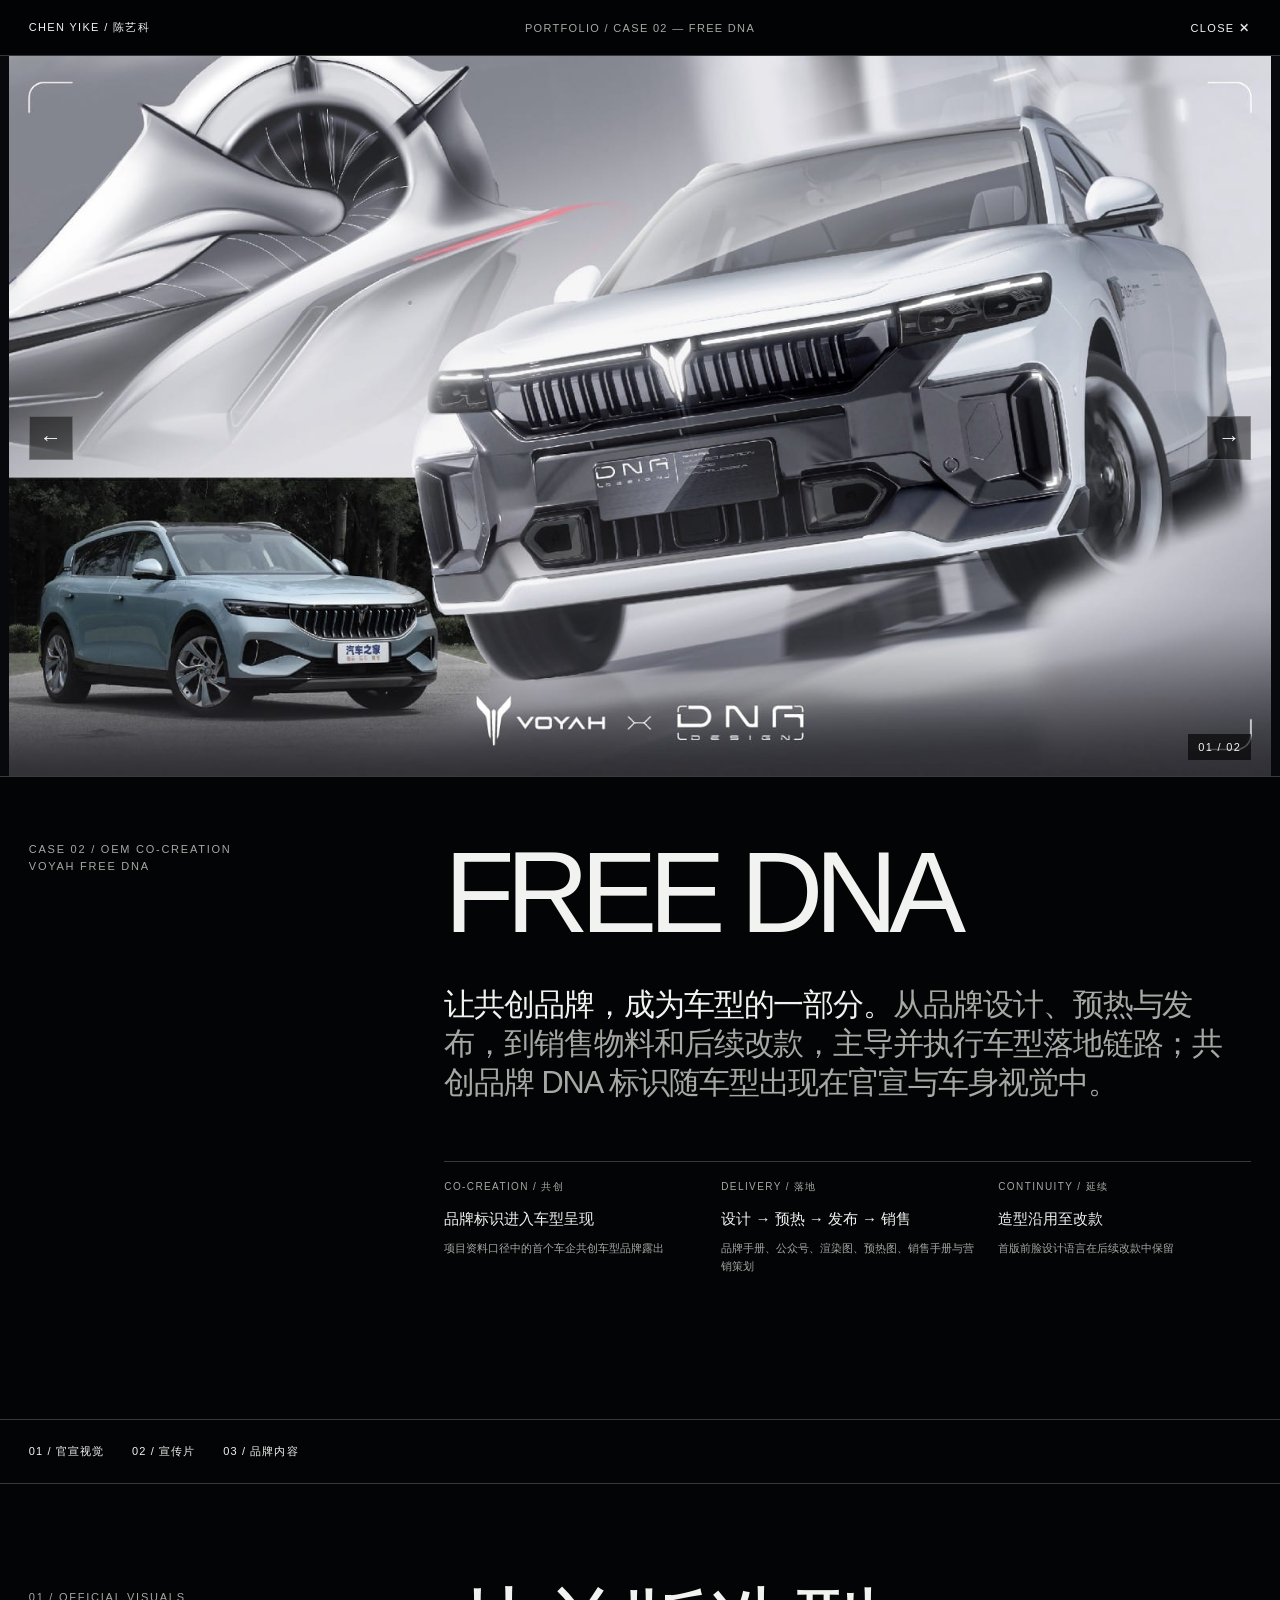
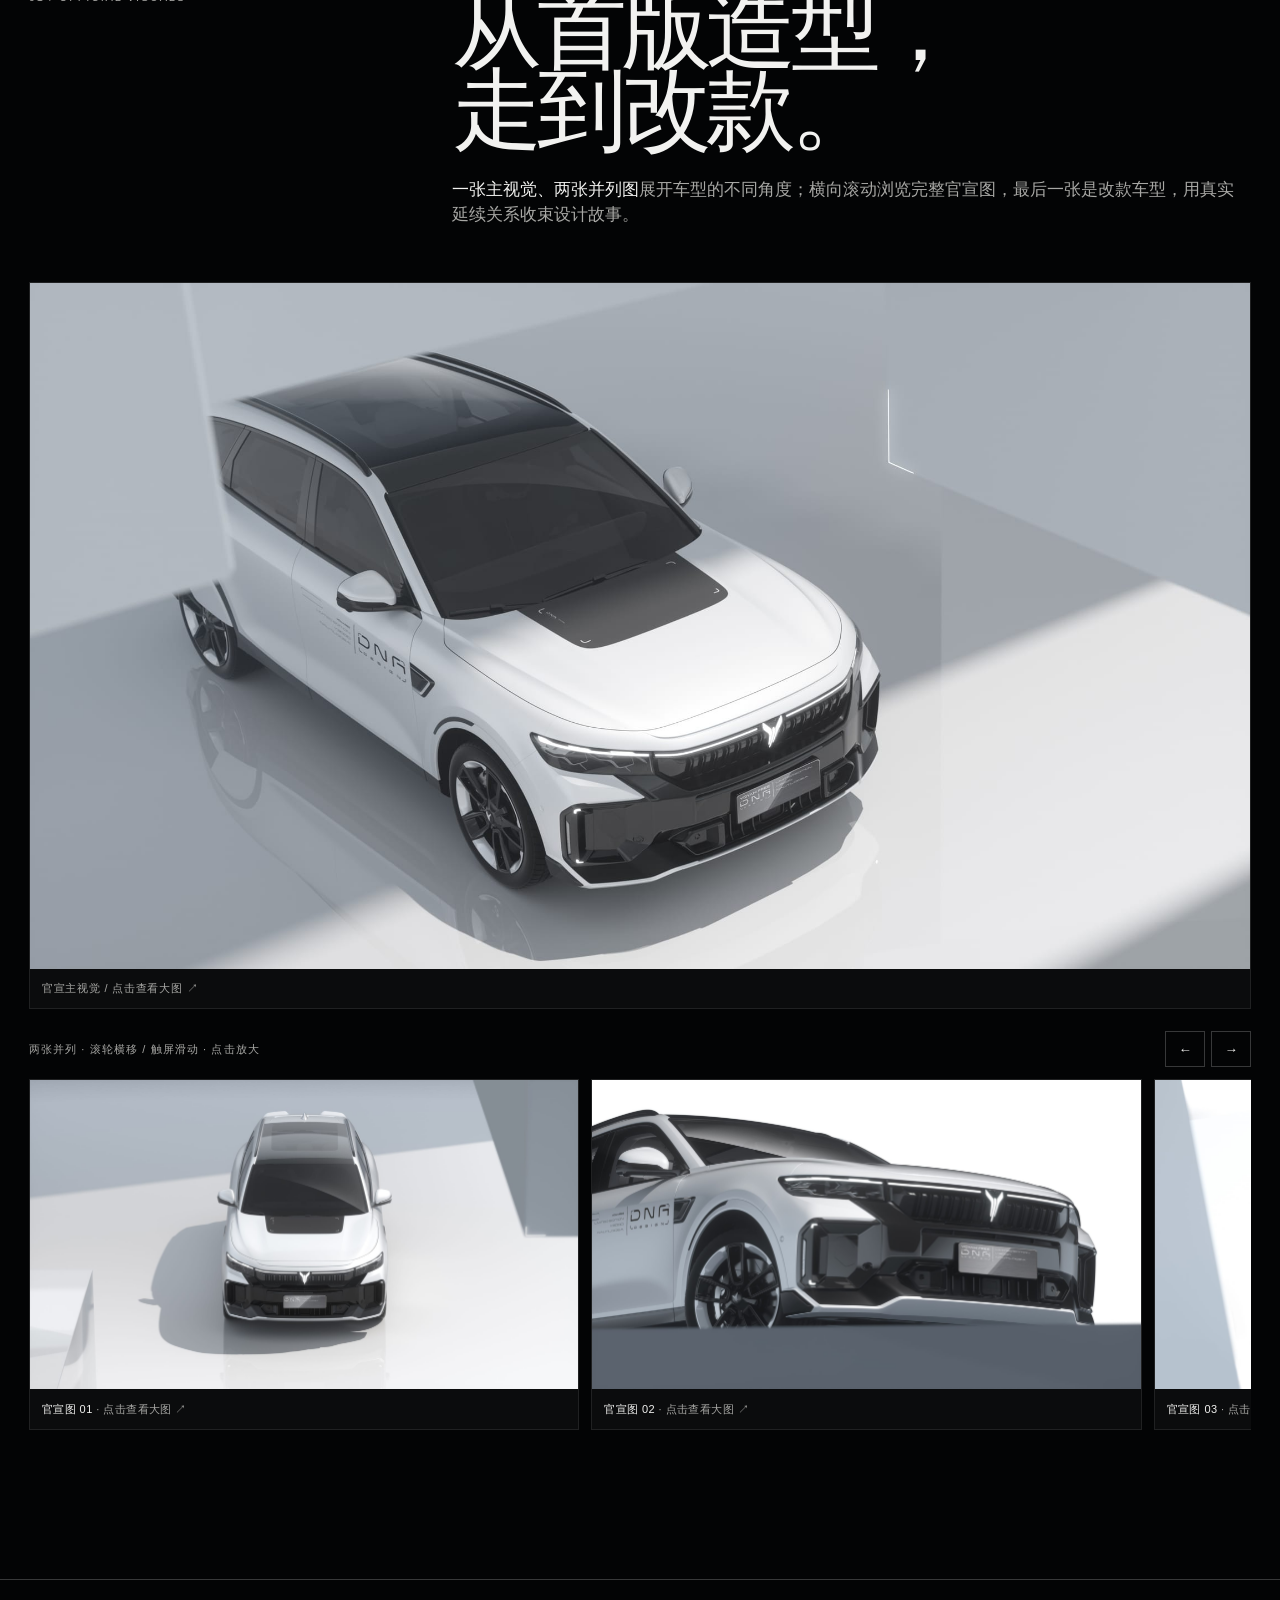
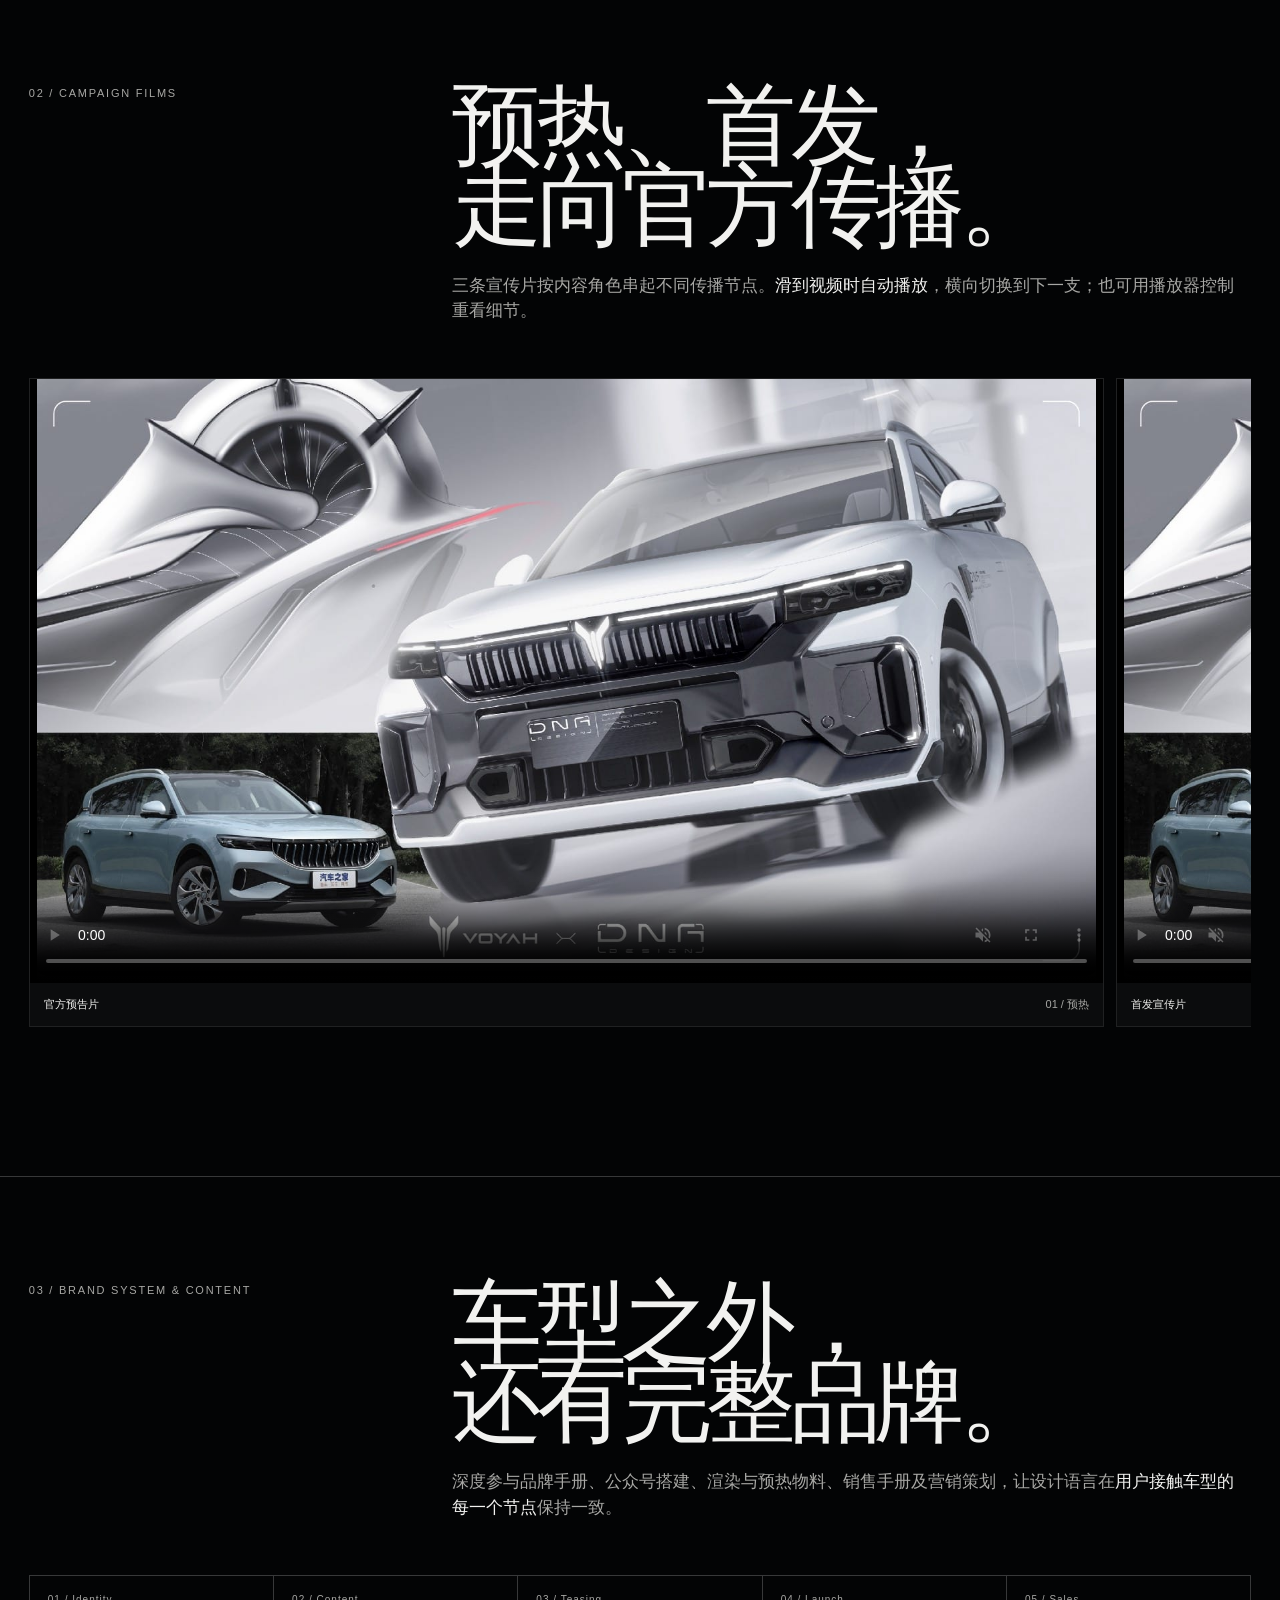
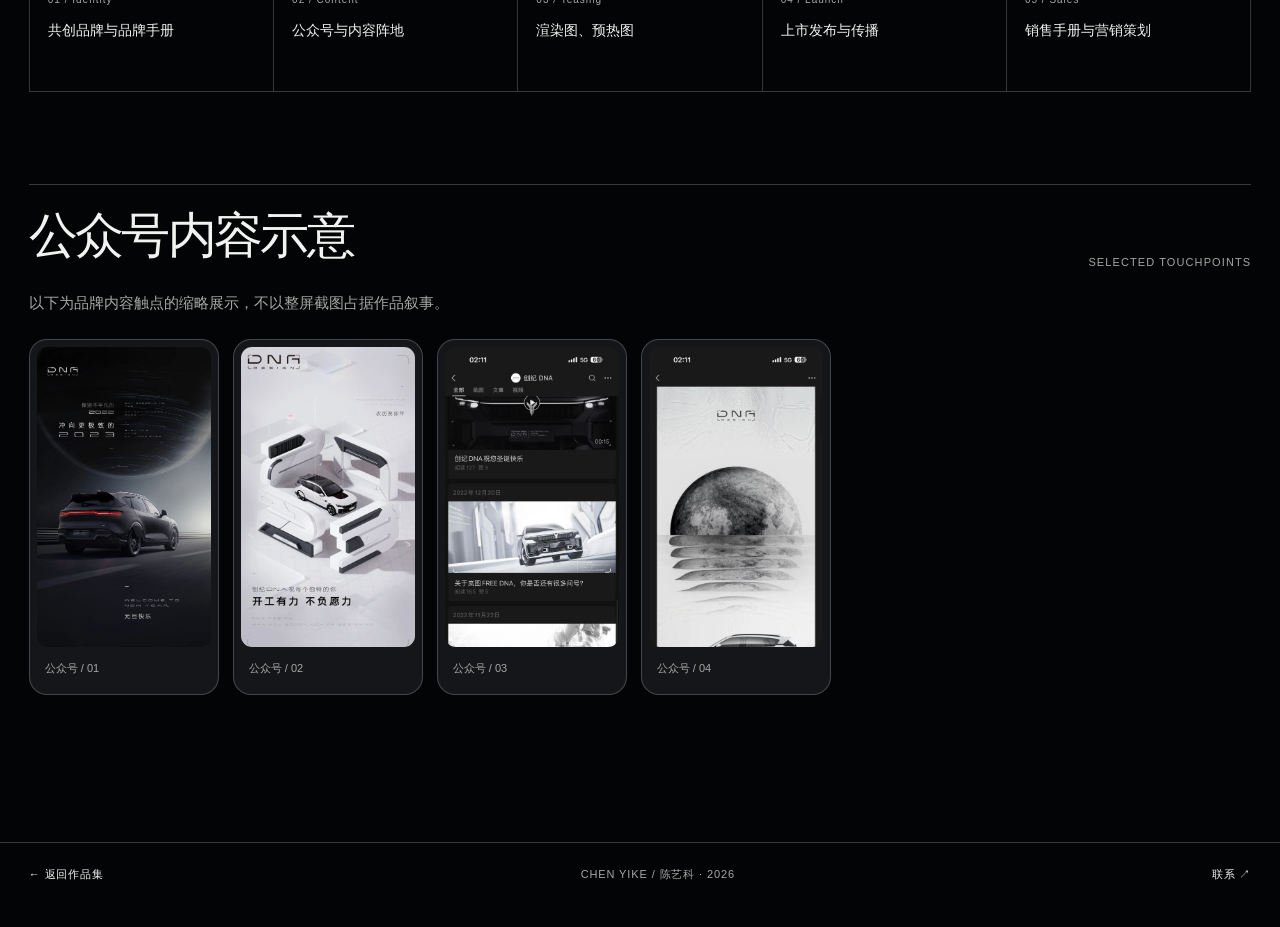
==== free-dna.html @ 63128d05 "Initial commit" ====
<!doctype html>
<html lang="zh-CN">
<head>
  <meta charset="utf-8"><meta name="viewport" content="width=device-width, initial-scale=1">
  <meta name="description" content="陈艺科 / CHEN YIKE — 岚图 FREE DNA：从共创品牌设计到车型发布、销售与改款延续。">
  <title>岚图 FREE DNA / CHEN YIKE</title>
  <link rel="stylesheet" href="assets/case-gallery.css">
</head>
<body>
  <header class="topbar"><a href="index.html#cases">CHEN YIKE / 陈艺科</a><span class="center">Portfolio / Case 02 — FREE DNA</span><a class="close" href="index.html#cases">Close ✕</a></header>
  <main>
    <div class="cover" data-cover aria-label="FREE DNA 项目头图轮播"><img src="assets/free-dna/hero-01.jpg" alt="岚图 FREE DNA 共创车型与品牌标识" fetchpriority="high"><img src="assets/free-dna/hero-02.jpg" alt="FREE DNA 改款后的传播与销售成果图" hidden><button class="cover-control prev" type="button" data-move="-1" aria-label="上一张头图">←</button><button class="cover-control next" type="button" data-move="1" aria-label="下一张头图">→</button><span class="cover-count" aria-live="polite"></span></div>
    <section class="intro" aria-labelledby="case-title"><span class="eyebrow">Case 02 / OEM co-creation<br>VOYAH FREE DNA</span><div class="intro-main"><h1 id="case-title">FREE DNA</h1><p class="lead">让共创品牌，成为车型的一部分。<span>从品牌设计、预热与发布，到销售物料和后续改款，主导并执行车型落地链路；共创品牌 DNA 标识随车型出现在官宣与车身视觉中。</span></p><dl class="facts"><div><dt>Co-creation / 共创</dt><dd>品牌标识进入车型呈现<small>项目资料口径中的首个车企共创车型品牌露出</small></dd></div><div><dt>Delivery / 落地</dt><dd>设计 → 预热 → 发布 → 销售<small>品牌手册、公众号、渲染图、预热图、销售手册与营销策划</small></dd></div><div><dt>Continuity / 延续</dt><dd>造型沿用至改款<small>首版前脸设计语言在后续改款中保留</small></dd></div></dl></div></section>
    <nav class="chapter-nav" aria-label="项目章节"><a href="#official">01 / 官宣视觉</a><a href="#film">02 / 宣传片</a><a href="#brand">03 / 品牌内容</a></nav>
    <section class="chapter" id="official" aria-labelledby="official-title"><div class="chapter-head"><span class="eyebrow">01 / Official visuals</span><div><h2 id="official-title">从首版造型，<br>走到改款。</h2><p><strong>一张主视觉、两张并列图</strong>展开车型的不同角度；横向滚动浏览完整官宣图，最后一张是改款车型，用真实延续关系收束设计故事。</p></div></div><button class="feature" type="button" data-zoom="assets/free-dna/official-01.jpg" data-caption="岚图 FREE DNA 官宣主视觉"><img src="assets/free-dna/official-01.jpg" alt="岚图 FREE DNA 白色车型官宣主视觉" loading="lazy"><span>官宣主视觉 / 点击查看大图 ↗</span></button><div class="gallery two-up" data-gallery data-base="assets/free-dna/" data-files="official-02.jpg,official-03.jpg,official-04.jpg,official-05.jpg,official-06.jpg,official-07.jpg,official-08.jpg,official-09.jpg,official-10.jpg,facelift.jpg" data-label="官宣图"><div class="gallery-bar"><span>两张并列 · 滚轮横移 / 触屏滑动 · 点击放大</span><div><button type="button" data-move="-1" aria-label="向左浏览官宣图库">←</button><button type="button" data-move="1" aria-label="向右浏览官宣图库">→</button></div></div><div class="gallery-track" tabindex="0" aria-label="FREE DNA 官宣图与改款造型"></div></div></section>
    <section class="chapter" id="film" aria-labelledby="film-title"><div class="chapter-head"><span class="eyebrow">02 / Campaign films</span><div><h2 id="film-title">预热、首发，<br>走向官方传播。</h2><p>三条宣传片按内容角色串起不同传播节点。<strong>滑到视频时自动播放</strong>，横向切换到下一支；也可用播放器控制重看细节。</p></div></div><div class="video-track" tabindex="0" aria-label="FREE DNA 宣传片横向列表"><figure class="video-card"><video src="assets/free-dna/teaser.m4v" muted playsinline controls preload="metadata" poster="assets/free-dna/hero-01.jpg" aria-label="FREE DNA 官方预告片"></video><figcaption><b>官方预告片</b><span>01 / 预热</span></figcaption></figure><figure class="video-card"><video src="assets/free-dna/launch.m4v" muted playsinline controls preload="metadata" poster="assets/free-dna/hero-01.jpg" aria-label="FREE DNA 首发宣传片"></video><figcaption><b>首发宣传片</b><span>02 / 发布</span></figcaption></figure><figure class="video-card"><video src="assets/free-dna/official.m4v" muted playsinline controls preload="metadata" poster="assets/free-dna/hero-02.jpg" aria-label="FREE DNA 官方宣传片"></video><figcaption><b>官方宣传片</b><span>03 / 持续传播</span></figcaption></figure></div></section>
    <section class="chapter" id="brand" aria-labelledby="brand-title"><div class="chapter-head"><span class="eyebrow">03 / Brand system & content</span><div><h2 id="brand-title">车型之外，<br>还有完整品牌。</h2><p>深度参与品牌手册、公众号搭建、渲染与预热物料、销售手册及营销策划，让设计语言在<strong>用户接触车型的每一个节点</strong>保持一致。</p></div></div><div class="steps"><div><small>01 / Identity</small><strong>共创品牌与品牌手册</strong></div><div><small>02 / Content</small><strong>公众号与内容阵地</strong></div><div><small>03 / Teasing</small><strong>渲染图、预热图</strong></div><div><small>04 / Launch</small><strong>上市发布与传播</strong></div><div><small>05 / Sales</small><strong>销售手册与营销策划</strong></div></div><div class="subhead"><h3>公众号内容示意</h3><span>Selected touchpoints</span></div><p class="section-note">以下为品牌内容触点的缩略展示，不以整屏截图占据作品叙事。</p><div class="social-strip"><figure class="social-card"><img src="assets/free-dna/wechat-01.jpg" alt="FREE DNA 公众号内容截图 01" loading="lazy"><span>公众号 / 01</span></figure><figure class="social-card"><img src="assets/free-dna/wechat-02.jpg" alt="FREE DNA 公众号内容截图 02" loading="lazy"><span>公众号 / 02</span></figure><figure class="social-card"><img src="assets/free-dna/wechat-03.jpg" alt="FREE DNA 公众号内容截图 03" loading="lazy"><span>公众号 / 03</span></figure><figure class="social-card"><img src="assets/free-dna/wechat-04.jpg" alt="FREE DNA 公众号内容截图 04" loading="lazy"><span>公众号 / 04</span></figure></div></section>
  </main>
  <dialog id="image-viewer" aria-label="查看项目大图"><div class="viewer-bar"><span>FREE DNA / <span id="viewer-caption"></span></span><button class="viewer-close" type="button" aria-label="关闭大图">✕</button></div><img alt=""></dialog>
  <footer class="foot"><a href="index.html#cases">← 返回作品集</a><span>CHEN YIKE / 陈艺科 · 2026</span><a href="index.html#contact">联系 ↗</a></footer>
  <script src="assets/case-gallery.js" defer></script>
</body>
</html>
---- assets/case-gallery.css ----
:root{--bg:#030405;--white:#f2f2f0;--muted:#a7a7a4;--line:rgba(242,242,240,.22);--soft:rgba(242,242,240,.09);--pad:clamp(18px,2.25vw,42px);--sans:"Helvetica Neue",Helvetica,"PingFang SC",Arial,sans-serif}
*{box-sizing:border-box}html{scroll-behavior:smooth;background:var(--bg)}body{margin:0;color:var(--white);background:var(--bg);font-family:var(--sans);-webkit-font-smoothing:antialiased}a{color:inherit}img{display:block;max-width:100%}figure{margin:0}
.topbar{position:sticky;top:0;z-index:20;display:grid;grid-template-columns:1fr auto 1fr;align-items:center;gap:20px;min-height:56px;padding:0 var(--pad);border-bottom:1px solid var(--line);background:rgba(3,4,5,.94);backdrop-filter:blur(14px);font-size:11px;letter-spacing:.12em;text-transform:uppercase}.topbar a,.chapter-nav a,.foot a{text-decoration:none}.topbar a:hover,.chapter-nav a:hover,.foot a:hover{text-decoration:underline;text-underline-offset:5px}.topbar .center{color:var(--muted)}.topbar .close{justify-self:end}
.cover{position:relative;border-bottom:1px solid var(--line);background:#07090c}.cover img{width:100%;max-height:calc(100svh - 56px);aspect-ratio:16/9;object-fit:contain}.cover img[hidden]{display:none}.cover-control{position:absolute;top:50%;z-index:2;width:44px;height:44px;border:1px solid var(--line);background:rgba(0,0,0,.5);color:var(--white);font-size:22px;cursor:pointer}.cover-control.prev{left:var(--pad)}.cover-control.next{right:var(--pad)}.cover-count{position:absolute;right:var(--pad);bottom:16px;padding:7px 10px;background:rgba(0,0,0,.65);font-size:11px;letter-spacing:.12em}
.intro{display:grid;grid-template-columns:repeat(6,1fr);gap:24px;padding:clamp(42px,5vw,90px) var(--pad) clamp(80px,10vw,160px);border-bottom:1px solid var(--line)}.eyebrow{color:var(--muted);font-size:11px;letter-spacing:.16em;line-height:1.5;text-transform:uppercase}.intro>.eyebrow{grid-column:1/3}.intro-main{grid-column:3/7}h1{margin:0;font-size:clamp(58px,9vw,158px);font-weight:400;line-height:.9;letter-spacing:-.075em}.lead{max-width:980px;margin:40px 0 58px;font-size:clamp(23px,2.4vw,43px);line-height:1.28;letter-spacing:-.035em}.lead span{color:var(--muted)}.facts{display:grid;grid-template-columns:repeat(3,1fr);gap:24px;border-top:1px solid var(--line);padding-top:18px}.facts dt{margin-bottom:14px;color:var(--muted);font-size:10px;letter-spacing:.14em;text-transform:uppercase}.facts dd{margin:0;font-size:15px;line-height:1.5}.facts small{display:block;margin-top:10px;color:var(--muted);font-size:11px;line-height:1.6}
.chapter-nav{display:flex;flex-wrap:wrap;gap:18px 28px;padding:24px var(--pad);border-bottom:1px solid var(--line);font-size:11px;letter-spacing:.1em;text-transform:uppercase}.chapter{padding:105px var(--pad) 135px;border-bottom:1px solid var(--line);scroll-margin-top:56px}.chapter-head{display:grid;grid-template-columns:2fr 4fr;gap:24px;margin-bottom:54px}.chapter-head h2{margin:0;font-size:clamp(48px,7vw,124px);font-weight:400;line-height:.9;letter-spacing:-.06em}.chapter-head p{max-width:800px;margin:26px 0 0;color:var(--muted);font-size:clamp(16px,1.3vw,23px);line-height:1.55}.chapter-head p strong{color:var(--white);font-weight:400}.subhead{display:flex;justify-content:space-between;gap:24px;align-items:end;margin:92px 0 22px;padding-top:18px;border-top:1px solid var(--line)}.subhead h3{margin:0;font-size:clamp(30px,3.8vw,65px);font-weight:400;letter-spacing:-.055em}.subhead span{color:var(--muted);font-size:11px;letter-spacing:.1em;text-transform:uppercase}.section-note{max-width:850px;margin:0 0 24px;color:var(--muted);font-size:15px;line-height:1.7}
.feature{display:block;width:100%;padding:0;border:1px solid var(--soft);background:#0b0c0d;color:var(--white);font:inherit;text-align:left;cursor:zoom-in}.feature img{width:100%;height:auto}.feature span{display:block;padding:12px;color:var(--muted);font-size:11px;letter-spacing:.07em}.gallery-bar{display:flex;justify-content:space-between;align-items:center;gap:16px;margin:22px 0 12px;color:var(--muted);font-size:11px;letter-spacing:.1em;text-transform:uppercase}.gallery-bar button{width:40px;height:36px;margin-left:6px;border:1px solid var(--line);background:transparent;color:var(--white);cursor:pointer}.gallery-track{display:flex;gap:12px;overflow-x:auto;scroll-snap-type:x mandatory;scrollbar-color:var(--muted) var(--bg);padding-bottom:14px}.gallery-card{flex:0 0 min(72vw,870px);padding:0;border:1px solid var(--soft);background:#0b0c0d;color:var(--white);font:inherit;text-align:left;cursor:zoom-in;scroll-snap-align:start}.gallery.two-up .gallery-card{flex-basis:min(43vw,620px)}.gallery-card img{width:100%;aspect-ratio:16/9;object-fit:contain}.gallery-card span{display:block;padding:12px;color:var(--muted);font-size:11px;letter-spacing:.04em;line-height:1.5}.gallery-card span strong{color:var(--white);font-weight:400}
.steps{display:grid;grid-template-columns:repeat(5,1fr);gap:0;margin:34px 0 40px;border-top:1px solid var(--line);border-left:1px solid var(--line)}.steps div{min-height:116px;padding:18px;border-right:1px solid var(--line);border-bottom:1px solid var(--line)}.steps small{display:block;margin-bottom:15px;color:var(--muted);font-size:10px;letter-spacing:.1em}.steps strong{font-size:14px;font-weight:400;line-height:1.5}.download-inline{display:flex;justify-content:space-between;align-items:center;gap:24px;margin-top:38px;padding:20px 22px;border:1px solid var(--line);font-size:13px;text-decoration:none}.download-inline:hover{background:var(--white);color:var(--bg)}
.video-track{display:flex;gap:12px;overflow-x:auto;scroll-snap-type:x mandatory;padding-bottom:14px;scrollbar-color:var(--muted) var(--bg)}.video-card{flex:0 0 min(84vw,1100px);border:1px solid var(--soft);background:#0b0c0d;scroll-snap-align:start}.video-card video{display:block;width:100%;aspect-ratio:16/9;object-fit:contain;background:#000}.video-card figcaption{display:flex;justify-content:space-between;gap:16px;padding:14px;color:var(--muted);font-size:11px}.video-card b{color:var(--white);font-weight:400}.social-strip{display:flex;gap:14px;overflow-x:auto;padding:0 0 12px;scrollbar-color:var(--muted) var(--bg)}.social-card{flex:0 0 190px;padding:7px 7px 18px;border:1px solid var(--line);border-radius:18px;background:#151619}.social-card img{width:100%;height:300px;object-fit:cover;object-position:top;border-radius:11px}.social-card span{display:block;margin-top:14px;padding:0 8px;color:var(--muted);font-size:11px;line-height:1.4}.foot{display:flex;justify-content:space-between;gap:24px;padding:24px var(--pad) 45px;color:var(--muted);font-size:11px;letter-spacing:.08em;text-transform:uppercase}.foot a{color:var(--white)}
#image-viewer{width:max-content;max-width:calc(100vw - 24px);max-height:calc(100svh - 24px);padding:0;border:1px solid var(--line);background:var(--bg);color:var(--white)}#image-viewer::backdrop{background:rgba(0,0,0,.9)}.viewer-bar{display:flex;justify-content:space-between;align-items:center;gap:20px;padding:10px 14px;color:var(--muted);font-size:11px;letter-spacing:.06em}.viewer-bar button{width:36px;height:36px;border:1px solid var(--line);background:transparent;color:var(--white);cursor:pointer}#image-viewer img{width:auto;max-width:100%;max-height:calc(100svh - 85px);margin:auto;object-fit:contain}
@media(max-width:800px){.topbar{grid-template-columns:1fr auto}.topbar .center{display:none}.intro,.chapter-head{grid-template-columns:1fr}.intro>.eyebrow,.intro-main{grid-column:1}.lead{margin:30px 0 42px}.chapter{padding:80px var(--pad) 100px}.chapter-head{margin-bottom:36px}.steps{grid-template-columns:repeat(2,1fr)}}
@media(max-width:560px){.facts{grid-template-columns:1fr}.gallery-card,.gallery.two-up .gallery-card{flex-basis:88vw}.video-card{flex-basis:90vw}.steps{grid-template-columns:1fr 1fr}.foot{flex-direction:column}.cover-control{width:36px;height:36px}}
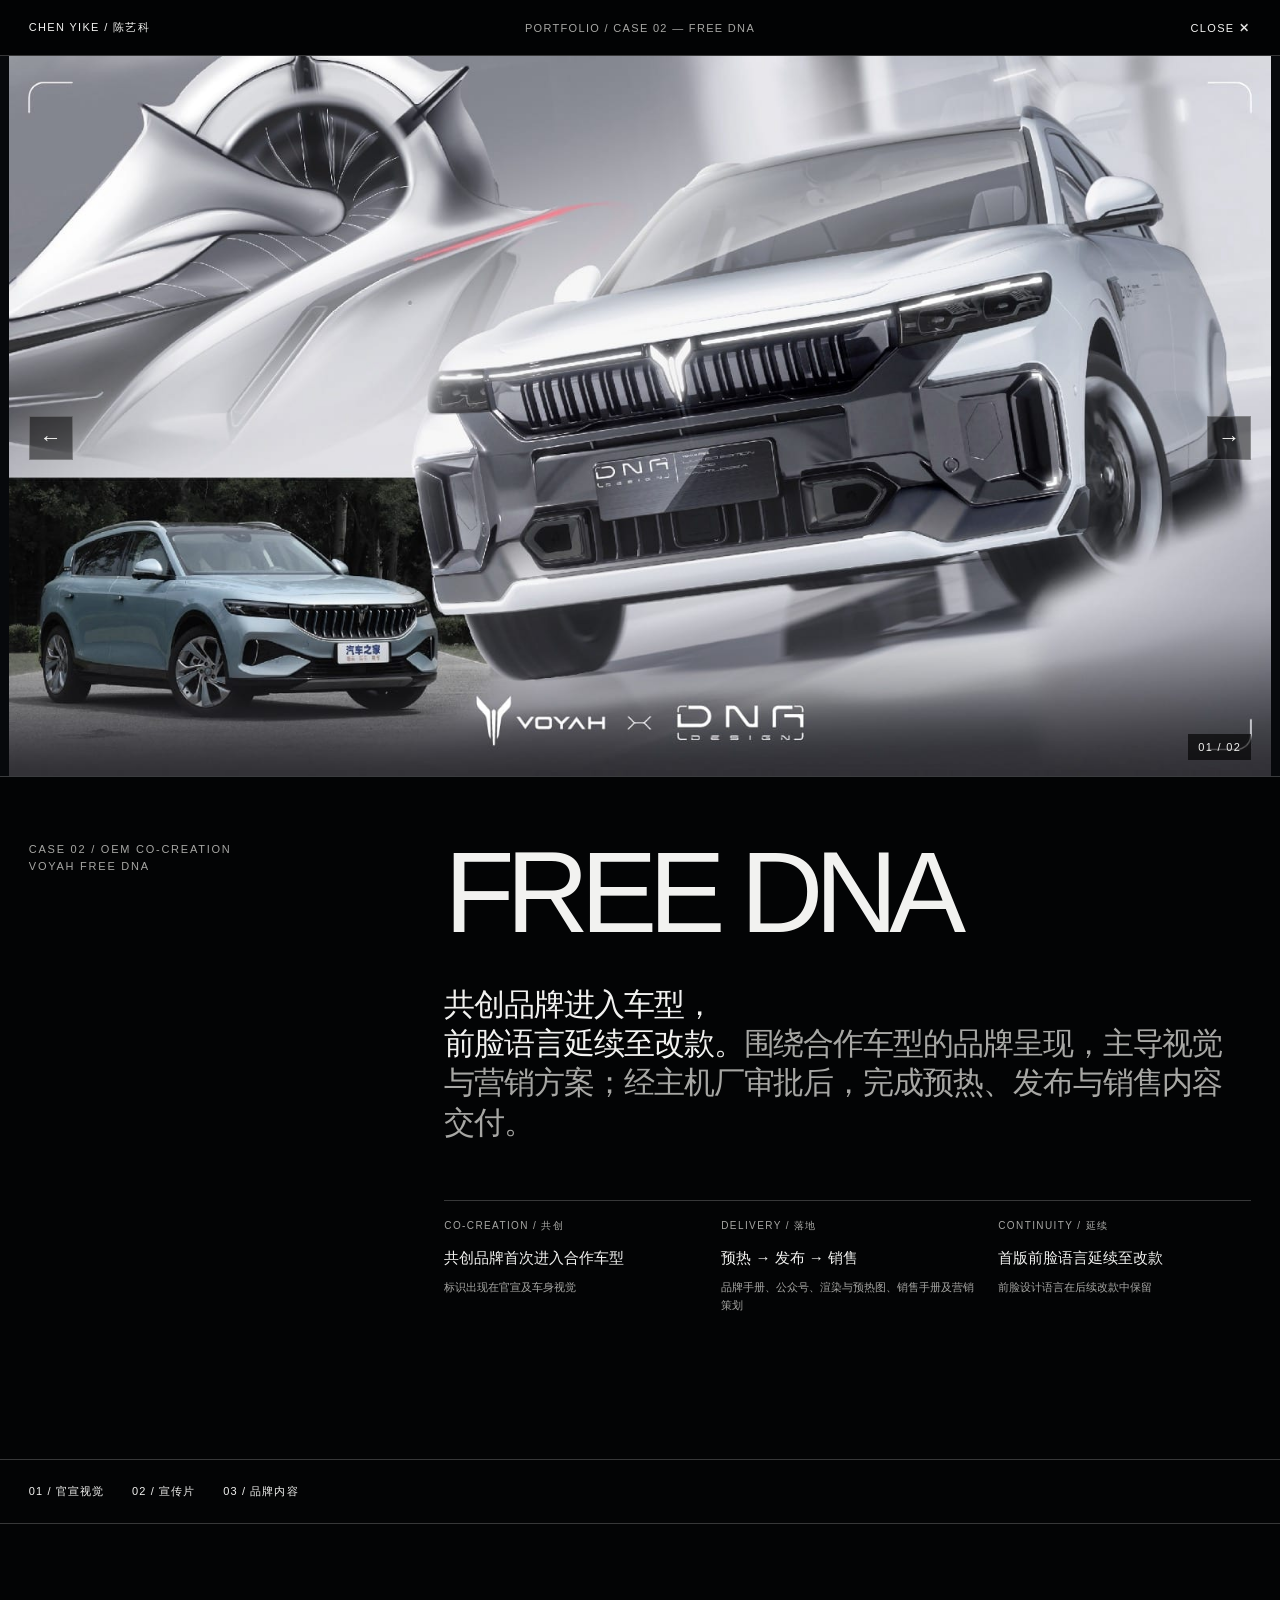
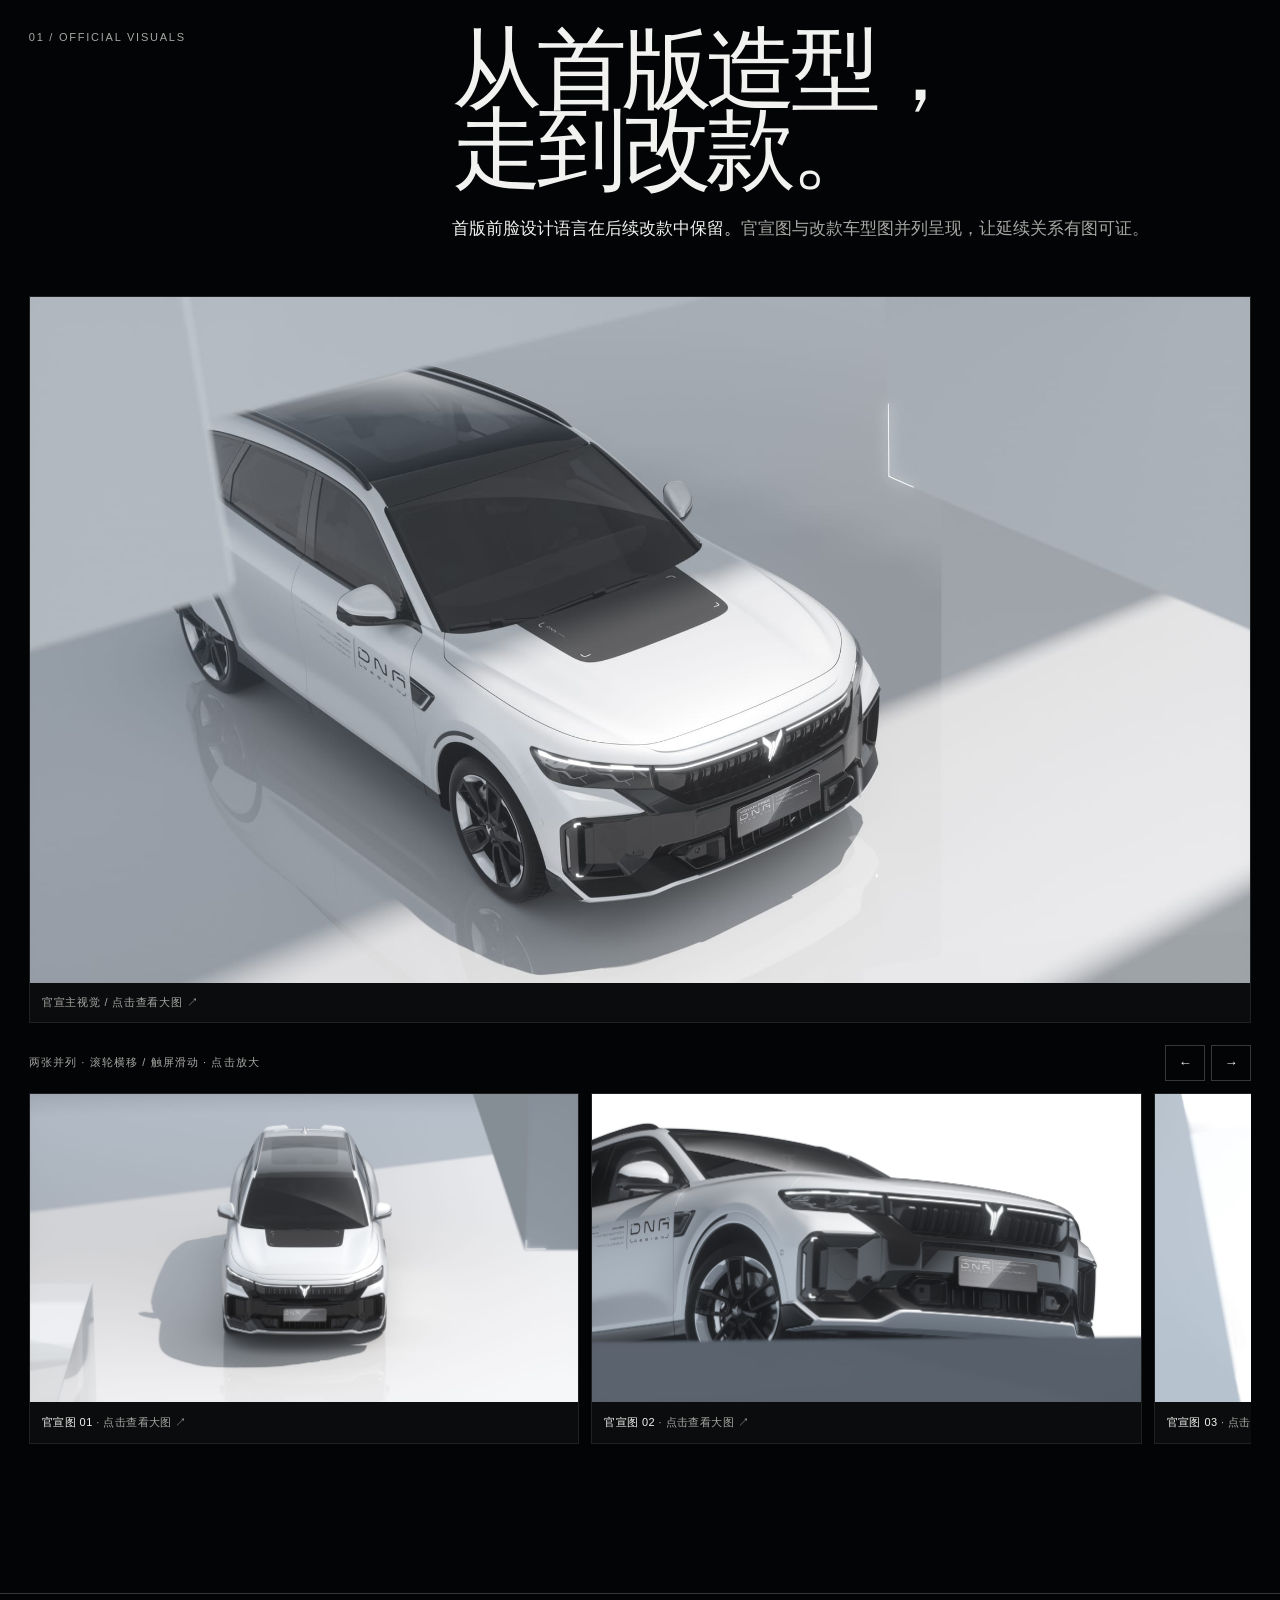
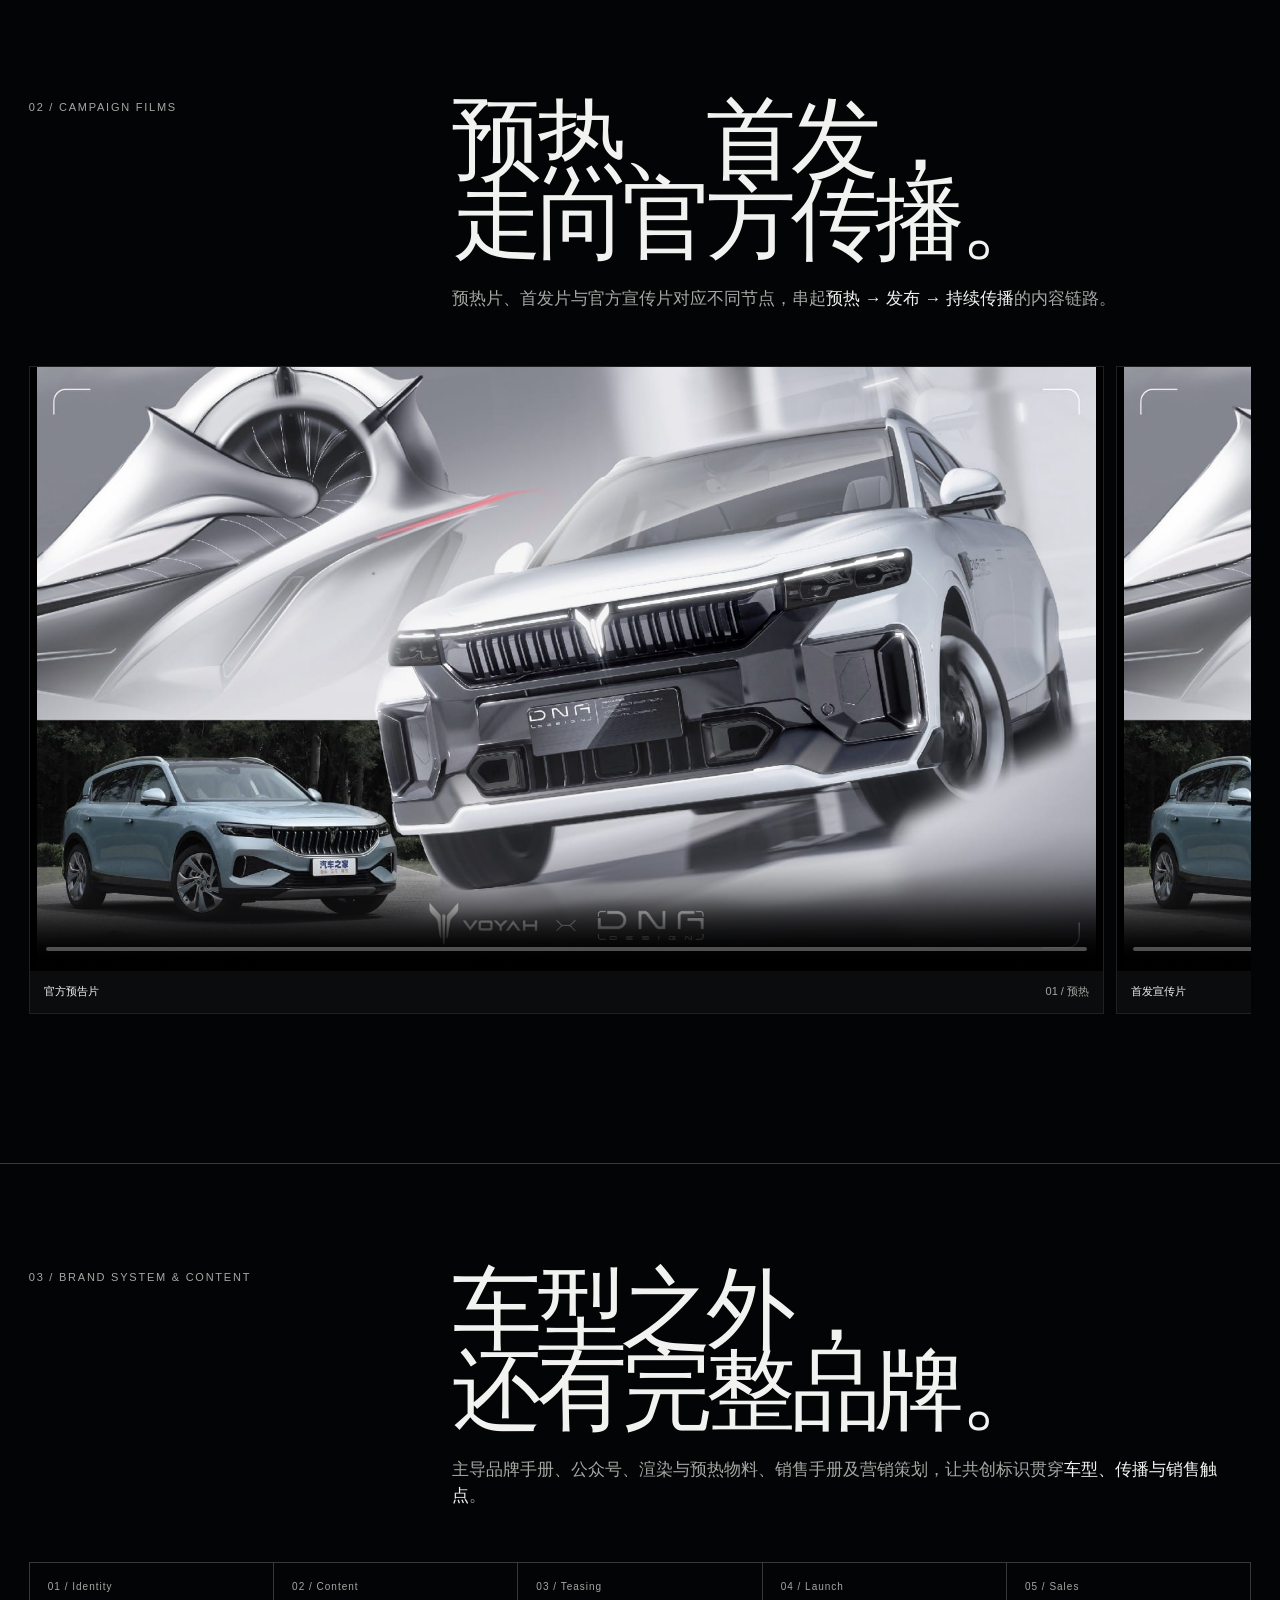
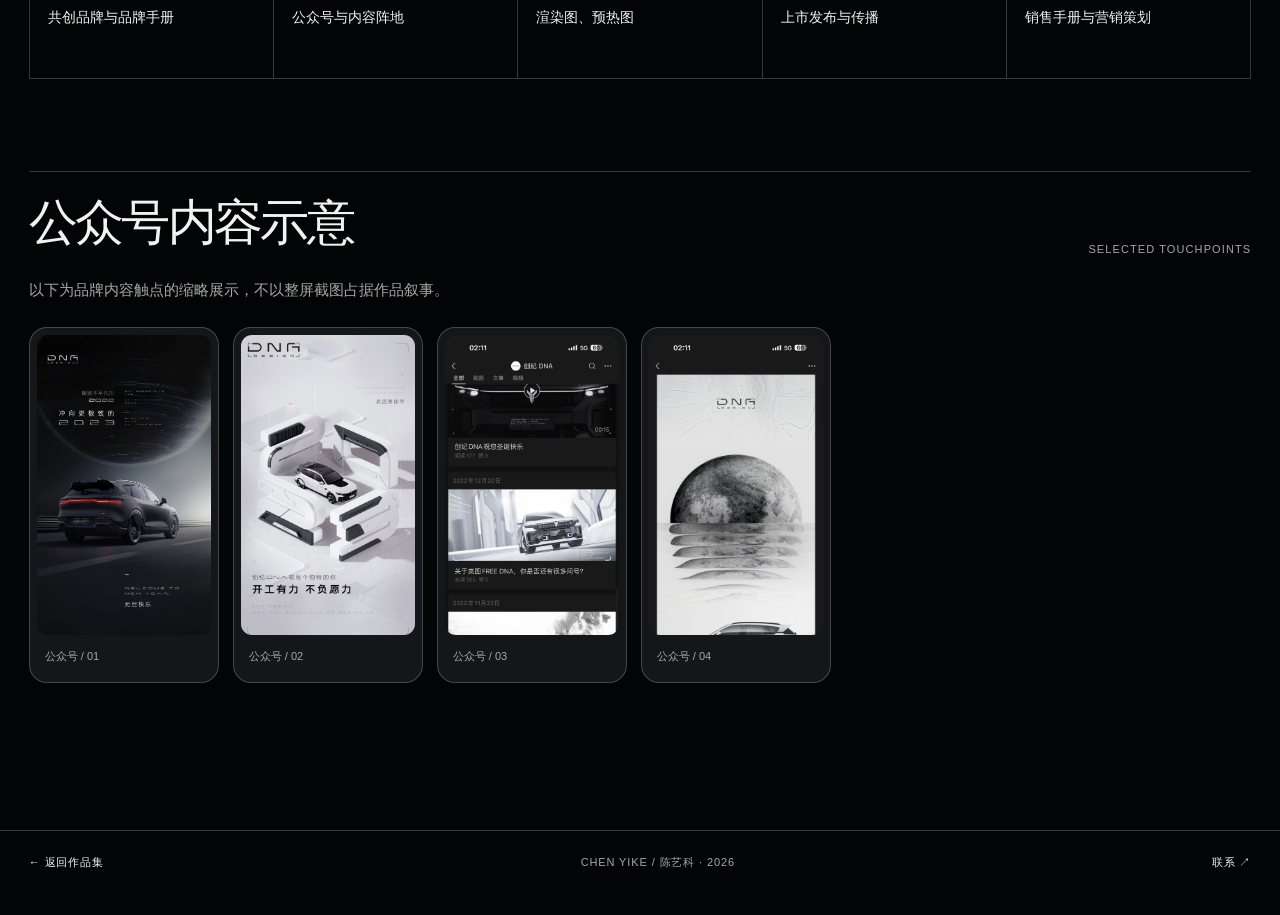
==== commit 18d473fe: "Refine portfolio copy around leadership and FREE DNA results" ====
--- a/free-dna.html
+++ b/free-dna.html
@@ -2,7 +2,7 @@
 <html lang="zh-CN">
 <head>
   <meta charset="utf-8"><meta name="viewport" content="width=device-width, initial-scale=1">
-  <meta name="description" content="陈艺科 / CHEN YIKE — 岚图 FREE DNA：从共创品牌设计到车型发布、销售与改款延续。">
+  <meta name="description" content="陈艺科 / CHEN YIKE — 岚图 FREE DNA：共创品牌进入合作车型，首版前脸设计语言沿用至改款，完成预热、发布与销售内容交付。">
   <title>岚图 FREE DNA / CHEN YIKE</title>
   <link rel="stylesheet" href="assets/case-gallery.css">
 </head>
@@ -10,11 +10,11 @@
   <header class="topbar"><a href="index.html#cases">CHEN YIKE / 陈艺科</a><span class="center">Portfolio / Case 02 — FREE DNA</span><a class="close" href="index.html#cases">Close ✕</a></header>
   <main>
     <div class="cover" data-cover aria-label="FREE DNA 项目头图轮播"><img src="assets/free-dna/hero-01.jpg" alt="岚图 FREE DNA 共创车型与品牌标识" fetchpriority="high"><img src="assets/free-dna/hero-02.jpg" alt="FREE DNA 改款后的传播与销售成果图" hidden><button class="cover-control prev" type="button" data-move="-1" aria-label="上一张头图">←</button><button class="cover-control next" type="button" data-move="1" aria-label="下一张头图">→</button><span class="cover-count" aria-live="polite"></span></div>
-    <section class="intro" aria-labelledby="case-title"><span class="eyebrow">Case 02 / OEM co-creation<br>VOYAH FREE DNA</span><div class="intro-main"><h1 id="case-title">FREE DNA</h1><p class="lead">让共创品牌，成为车型的一部分。<span>从品牌设计、预热与发布，到销售物料和后续改款，主导并执行车型落地链路；共创品牌 DNA 标识随车型出现在官宣与车身视觉中。</span></p><dl class="facts"><div><dt>Co-creation / 共创</dt><dd>品牌标识进入车型呈现<small>项目资料口径中的首个车企共创车型品牌露出</small></dd></div><div><dt>Delivery / 落地</dt><dd>设计 → 预热 → 发布 → 销售<small>品牌手册、公众号、渲染图、预热图、销售手册与营销策划</small></dd></div><div><dt>Continuity / 延续</dt><dd>造型沿用至改款<small>首版前脸设计语言在后续改款中保留</small></dd></div></dl></div></section>
+    <section class="intro" aria-labelledby="case-title"><span class="eyebrow">Case 02 / OEM co-creation<br>VOYAH FREE DNA</span><div class="intro-main"><h1 id="case-title">FREE DNA</h1><p class="lead">共创品牌进入车型，<br>前脸语言延续至改款。<span>围绕合作车型的品牌呈现，主导视觉与营销方案；经主机厂审批后，完成预热、发布与销售内容交付。</span></p><dl class="facts"><div><dt>Co-creation / 共创</dt><dd>共创品牌首次进入合作车型<small>标识出现在官宣及车身视觉</small></dd></div><div><dt>Delivery / 落地</dt><dd>预热 → 发布 → 销售<small>品牌手册、公众号、渲染与预热图、销售手册及营销策划</small></dd></div><div><dt>Continuity / 延续</dt><dd>首版前脸语言延续至改款<small>前脸设计语言在后续改款中保留</small></dd></div></dl></div></section>
     <nav class="chapter-nav" aria-label="项目章节"><a href="#official">01 / 官宣视觉</a><a href="#film">02 / 宣传片</a><a href="#brand">03 / 品牌内容</a></nav>
-    <section class="chapter" id="official" aria-labelledby="official-title"><div class="chapter-head"><span class="eyebrow">01 / Official visuals</span><div><h2 id="official-title">从首版造型，<br>走到改款。</h2><p><strong>一张主视觉、两张并列图</strong>展开车型的不同角度；横向滚动浏览完整官宣图，最后一张是改款车型，用真实延续关系收束设计故事。</p></div></div><button class="feature" type="button" data-zoom="assets/free-dna/official-01.jpg" data-caption="岚图 FREE DNA 官宣主视觉"><img src="assets/free-dna/official-01.jpg" alt="岚图 FREE DNA 白色车型官宣主视觉" loading="lazy"><span>官宣主视觉 / 点击查看大图 ↗</span></button><div class="gallery two-up" data-gallery data-base="assets/free-dna/" data-files="official-02.jpg,official-03.jpg,official-04.jpg,official-05.jpg,official-06.jpg,official-07.jpg,official-08.jpg,official-09.jpg,official-10.jpg,facelift.jpg" data-label="官宣图"><div class="gallery-bar"><span>两张并列 · 滚轮横移 / 触屏滑动 · 点击放大</span><div><button type="button" data-move="-1" aria-label="向左浏览官宣图库">←</button><button type="button" data-move="1" aria-label="向右浏览官宣图库">→</button></div></div><div class="gallery-track" tabindex="0" aria-label="FREE DNA 官宣图与改款造型"></div></div></section>
-    <section class="chapter" id="film" aria-labelledby="film-title"><div class="chapter-head"><span class="eyebrow">02 / Campaign films</span><div><h2 id="film-title">预热、首发，<br>走向官方传播。</h2><p>三条宣传片按内容角色串起不同传播节点。<strong>滑到视频时自动播放</strong>，横向切换到下一支；也可用播放器控制重看细节。</p></div></div><div class="video-track" tabindex="0" aria-label="FREE DNA 宣传片横向列表"><figure class="video-card"><video src="assets/free-dna/teaser.m4v" muted playsinline controls preload="metadata" poster="assets/free-dna/hero-01.jpg" aria-label="FREE DNA 官方预告片"></video><figcaption><b>官方预告片</b><span>01 / 预热</span></figcaption></figure><figure class="video-card"><video src="assets/free-dna/launch.m4v" muted playsinline controls preload="metadata" poster="assets/free-dna/hero-01.jpg" aria-label="FREE DNA 首发宣传片"></video><figcaption><b>首发宣传片</b><span>02 / 发布</span></figcaption></figure><figure class="video-card"><video src="assets/free-dna/official.m4v" muted playsinline controls preload="metadata" poster="assets/free-dna/hero-02.jpg" aria-label="FREE DNA 官方宣传片"></video><figcaption><b>官方宣传片</b><span>03 / 持续传播</span></figcaption></figure></div></section>
-    <section class="chapter" id="brand" aria-labelledby="brand-title"><div class="chapter-head"><span class="eyebrow">03 / Brand system & content</span><div><h2 id="brand-title">车型之外，<br>还有完整品牌。</h2><p>深度参与品牌手册、公众号搭建、渲染与预热物料、销售手册及营销策划，让设计语言在<strong>用户接触车型的每一个节点</strong>保持一致。</p></div></div><div class="steps"><div><small>01 / Identity</small><strong>共创品牌与品牌手册</strong></div><div><small>02 / Content</small><strong>公众号与内容阵地</strong></div><div><small>03 / Teasing</small><strong>渲染图、预热图</strong></div><div><small>04 / Launch</small><strong>上市发布与传播</strong></div><div><small>05 / Sales</small><strong>销售手册与营销策划</strong></div></div><div class="subhead"><h3>公众号内容示意</h3><span>Selected touchpoints</span></div><p class="section-note">以下为品牌内容触点的缩略展示，不以整屏截图占据作品叙事。</p><div class="social-strip"><figure class="social-card"><img src="assets/free-dna/wechat-01.jpg" alt="FREE DNA 公众号内容截图 01" loading="lazy"><span>公众号 / 01</span></figure><figure class="social-card"><img src="assets/free-dna/wechat-02.jpg" alt="FREE DNA 公众号内容截图 02" loading="lazy"><span>公众号 / 02</span></figure><figure class="social-card"><img src="assets/free-dna/wechat-03.jpg" alt="FREE DNA 公众号内容截图 03" loading="lazy"><span>公众号 / 03</span></figure><figure class="social-card"><img src="assets/free-dna/wechat-04.jpg" alt="FREE DNA 公众号内容截图 04" loading="lazy"><span>公众号 / 04</span></figure></div></section>
+    <section class="chapter" id="official" aria-labelledby="official-title"><div class="chapter-head"><span class="eyebrow">01 / Official visuals</span><div><h2 id="official-title">从首版造型，<br>走到改款。</h2><p><strong>首版前脸设计语言在后续改款中保留。</strong>官宣图与改款车型图并列呈现，让延续关系有图可证。</p></div></div><button class="feature" type="button" data-zoom="assets/free-dna/official-01.jpg" data-caption="岚图 FREE DNA 官宣主视觉"><img src="assets/free-dna/official-01.jpg" alt="岚图 FREE DNA 白色车型官宣主视觉" loading="lazy"><span>官宣主视觉 / 点击查看大图 ↗</span></button><div class="gallery two-up" data-gallery data-base="assets/free-dna/" data-files="official-02.jpg,official-03.jpg,official-04.jpg,official-05.jpg,official-06.jpg,official-07.jpg,official-08.jpg,official-09.jpg,official-10.jpg,facelift.jpg" data-label="官宣图"><div class="gallery-bar"><span>两张并列 · 滚轮横移 / 触屏滑动 · 点击放大</span><div><button type="button" data-move="-1" aria-label="向左浏览官宣图库">←</button><button type="button" data-move="1" aria-label="向右浏览官宣图库">→</button></div></div><div class="gallery-track" tabindex="0" aria-label="FREE DNA 官宣图与改款造型"></div></div></section>
+    <section class="chapter" id="film" aria-labelledby="film-title"><div class="chapter-head"><span class="eyebrow">02 / Campaign films</span><div><h2 id="film-title">预热、首发，<br>走向官方传播。</h2><p>预热片、首发片与官方宣传片对应不同节点，串起<strong>预热 → 发布 → 持续传播</strong>的内容链路。</p></div></div><div class="video-track" tabindex="0" aria-label="FREE DNA 宣传片横向列表"><figure class="video-card"><video src="assets/free-dna/teaser.m4v" muted playsinline controls preload="metadata" poster="assets/free-dna/hero-01.jpg" aria-label="FREE DNA 官方预告片"></video><figcaption><b>官方预告片</b><span>01 / 预热</span></figcaption></figure><figure class="video-card"><video src="assets/free-dna/launch.m4v" muted playsinline controls preload="metadata" poster="assets/free-dna/hero-01.jpg" aria-label="FREE DNA 首发宣传片"></video><figcaption><b>首发宣传片</b><span>02 / 发布</span></figcaption></figure><figure class="video-card"><video src="assets/free-dna/official.m4v" muted playsinline controls preload="metadata" poster="assets/free-dna/hero-02.jpg" aria-label="FREE DNA 官方宣传片"></video><figcaption><b>官方宣传片</b><span>03 / 持续传播</span></figcaption></figure></div></section>
+    <section class="chapter" id="brand" aria-labelledby="brand-title"><div class="chapter-head"><span class="eyebrow">03 / Brand system & content</span><div><h2 id="brand-title">车型之外，<br>还有完整品牌。</h2><p>主导品牌手册、公众号、渲染与预热物料、销售手册及营销策划，让共创标识贯穿<strong>车型、传播与销售触点</strong>。</p></div></div><div class="steps"><div><small>01 / Identity</small><strong>共创品牌与品牌手册</strong></div><div><small>02 / Content</small><strong>公众号与内容阵地</strong></div><div><small>03 / Teasing</small><strong>渲染图、预热图</strong></div><div><small>04 / Launch</small><strong>上市发布与传播</strong></div><div><small>05 / Sales</small><strong>销售手册与营销策划</strong></div></div><div class="subhead"><h3>公众号内容示意</h3><span>Selected touchpoints</span></div><p class="section-note">以下为品牌内容触点的缩略展示，不以整屏截图占据作品叙事。</p><div class="social-strip"><figure class="social-card"><img src="assets/free-dna/wechat-01.jpg" alt="FREE DNA 公众号内容截图 01" loading="lazy"><span>公众号 / 01</span></figure><figure class="social-card"><img src="assets/free-dna/wechat-02.jpg" alt="FREE DNA 公众号内容截图 02" loading="lazy"><span>公众号 / 02</span></figure><figure class="social-card"><img src="assets/free-dna/wechat-03.jpg" alt="FREE DNA 公众号内容截图 03" loading="lazy"><span>公众号 / 03</span></figure><figure class="social-card"><img src="assets/free-dna/wechat-04.jpg" alt="FREE DNA 公众号内容截图 04" loading="lazy"><span>公众号 / 04</span></figure></div></section>
   </main>
   <dialog id="image-viewer" aria-label="查看项目大图"><div class="viewer-bar"><span>FREE DNA / <span id="viewer-caption"></span></span><button class="viewer-close" type="button" aria-label="关闭大图">✕</button></div><img alt=""></dialog>
   <footer class="foot"><a href="index.html#cases">← 返回作品集</a><span>CHEN YIKE / 陈艺科 · 2026</span><a href="index.html#contact">联系 ↗</a></footer>
